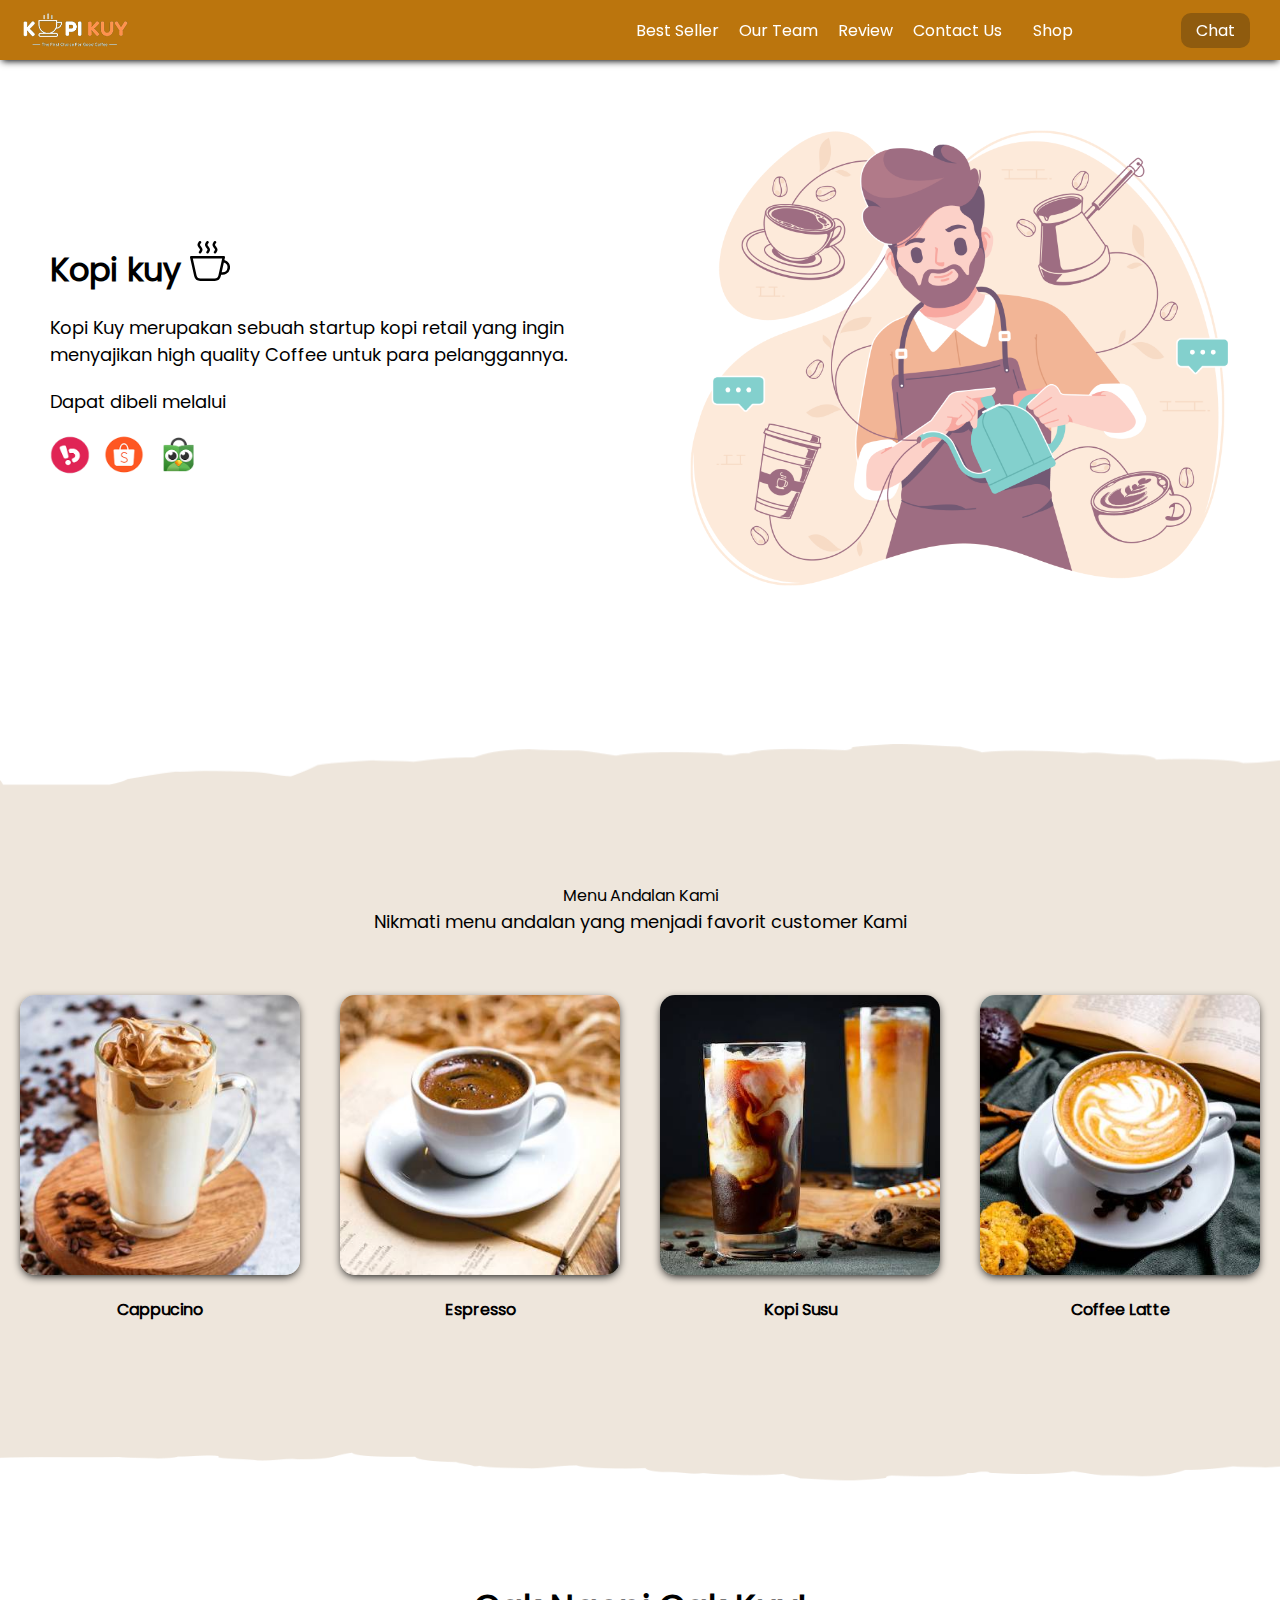
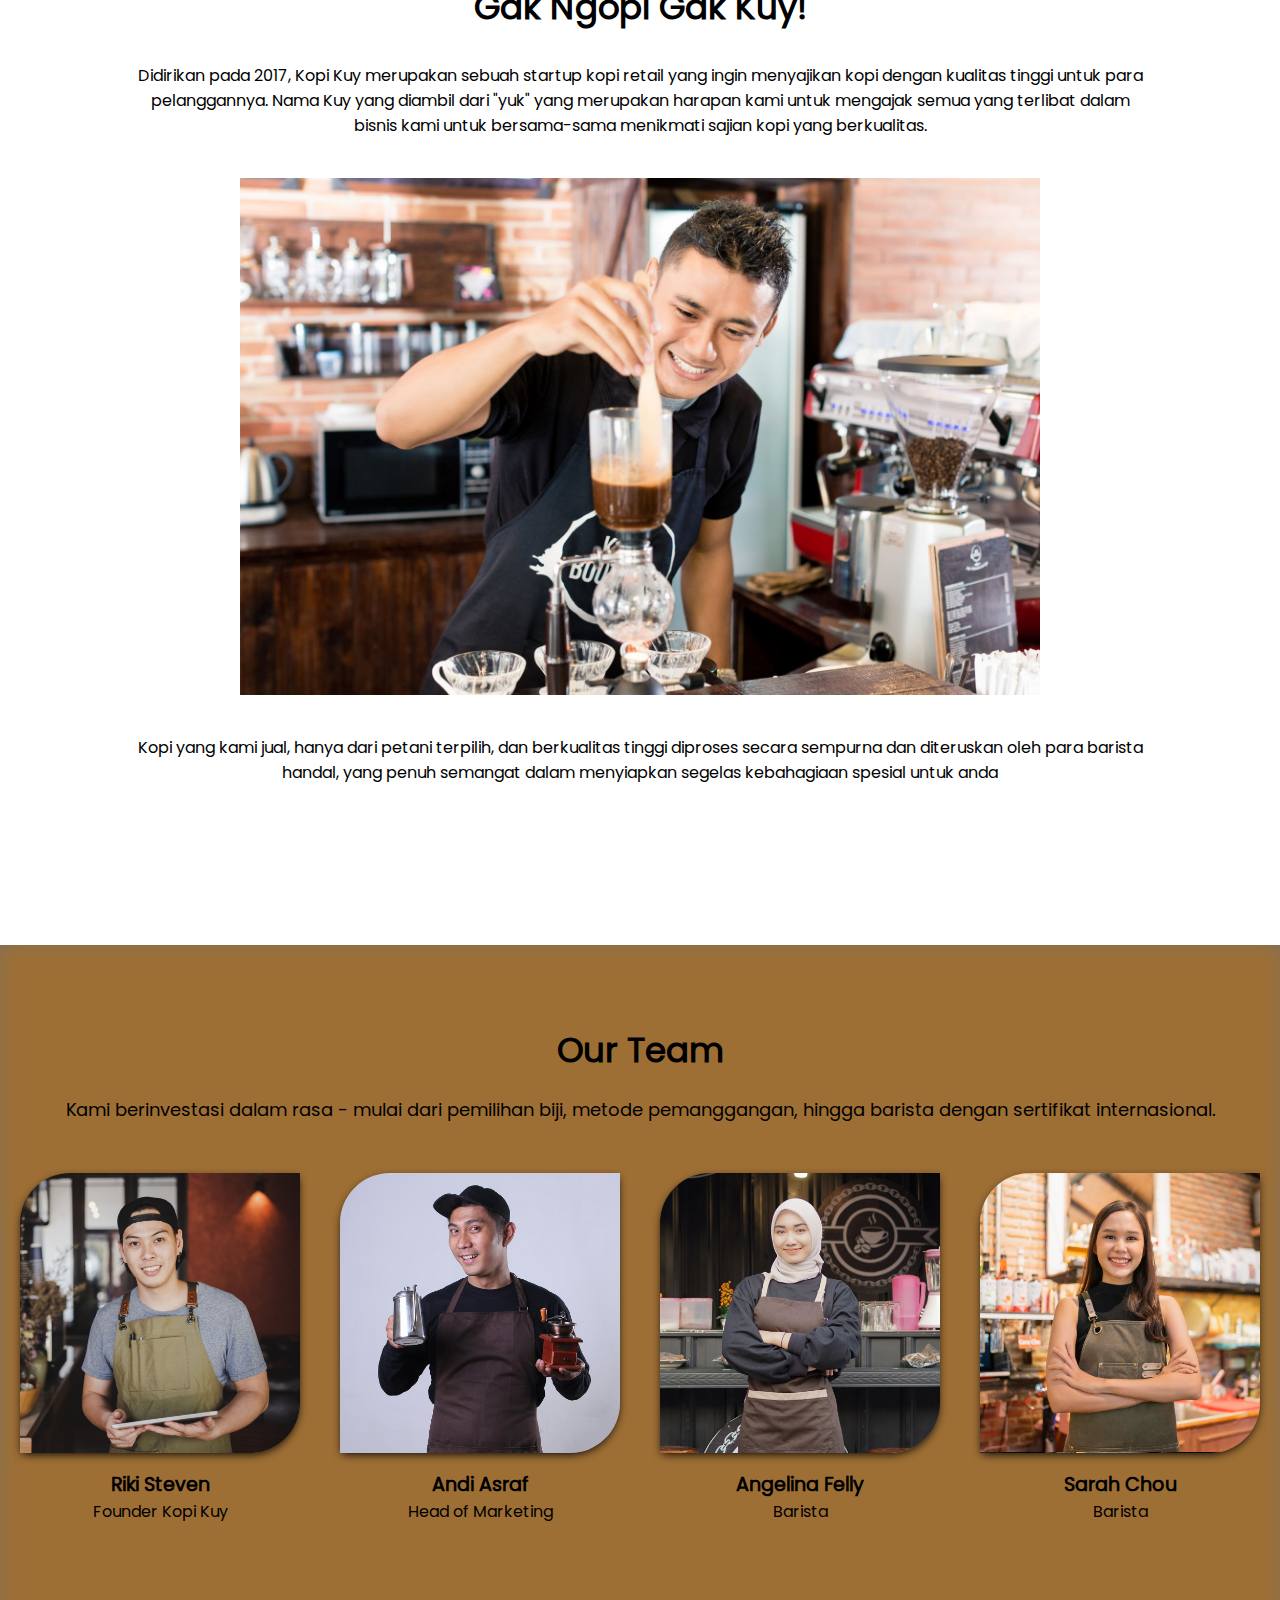
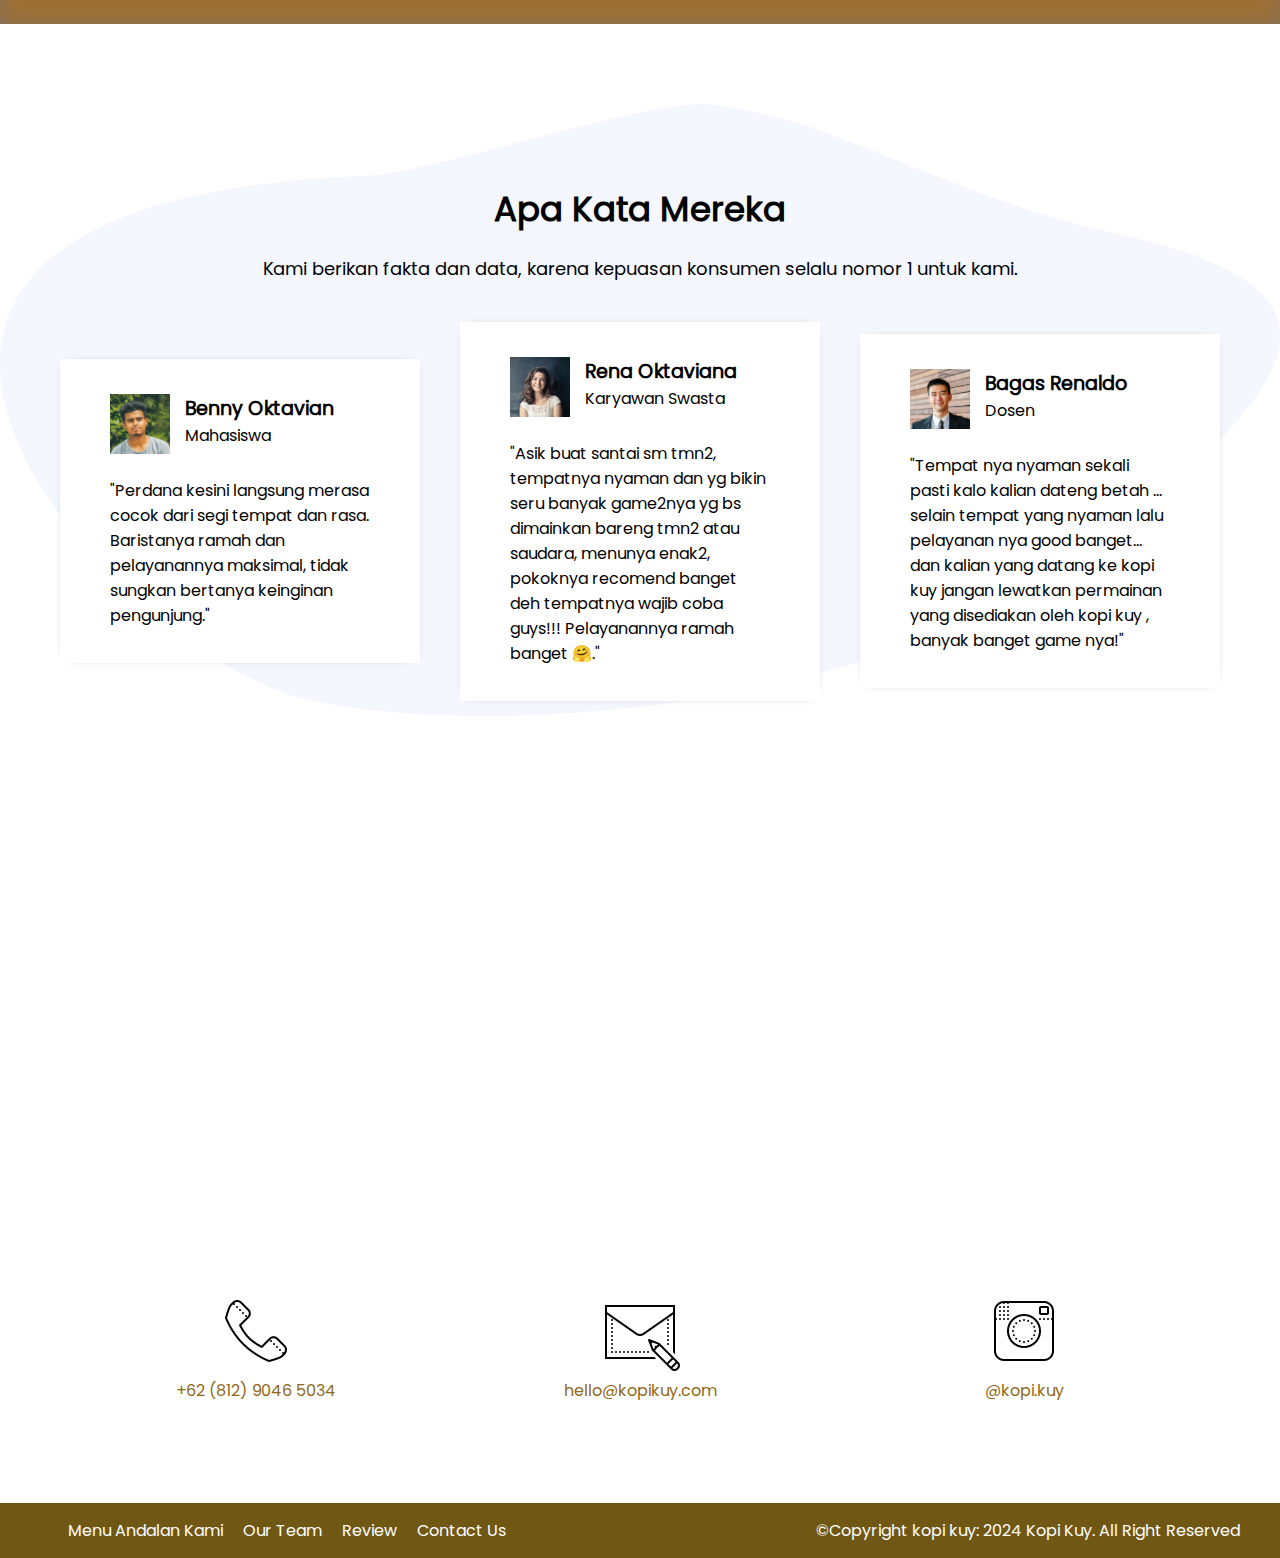
==== index.html @ 369664ce "first commit" ====
<!DOCTYPE html>
<html lang="id">

<head>
    <meta charset="UTF-8">
    <meta http-equiv="X-UA-Compatible" content="IE=edge">
    <meta name="viewport" content="width=device-width, initial-scale=1.0">
    <link rel="shortcut icon" href="images/favicon.ico" type="image/x-icon">
    <title>Website Kopi Kuy</title>
    <link rel="stylesheet" href="css/style.css">
</head>

<body>
    <nav>
        <img class="logo" src="images/logo/logo_kuy.png">
        <div class="navigasi">
            <a href="#best-seller">Best Seller</a>
            <a href="#our-team">Our Team</a>
            <a href="#review">Review</a>
            <a href="#contact-us">Contact Us</a>
        </div>
        <a class="shop" href="produk.html">Shop</a>
        <a class="chat" href="https://wa.me/628123456?text=Saya ingin bertanya" target="_blank">Chat</a>
    </nav>

    <!--Tulis kode header mulai di baris 28-->

    <header>
        <div class="kiri">
            <h1>
                Kopi kuy
                <img src="images/icon/icon_kopi.svg" alt="">
            </h1>
            <p>
                Kopi Kuy merupakan sebuah startup kopi retail yang ingin menyajikan high quality Coffee untuk para
                pelanggannya.
            </p>
            <p>
                Dapat dibeli melalui
            </p>
            <div class="olshop">
                <img src="images/logo/logo_bukalapak.png" alt="">
                <img src="images/logo/logo_shopee.png" alt="">
                <img src="images/logo/logo_tokopedia.png" alt="">
            </div>
        </div>
        <div class="kanan">
            <img src="images/header/header6.png" alt="">
        </div>
    </header>

    <section class="best-seller" id="best-seller">
        Menu Andalan Kami
        <p>
            Nikmati menu andalan yang menjadi favorit customer Kami
        </p>
        <div class="produk">
            <img src="images/produk/product_capuchino.jpg" alt="">
            <p>
                Cappucino
            </p>
        </div>
        <div class="produk">
            <img src="images/produk/product_espresso.jpg" alt="">
            <p>
                Espresso
            </p>
        </div>
        <div class="produk">
            <img src="images/produk/product_kopi_susu.jpg" alt="">
            <p>
                Kopi Susu
            </p>
        </div>
        <div class="produk">
            <img src="images/produk/product_latte.jpg" alt="">
            <p>
                Coffee Latte
            </p>
        </div>
    </section>
</body>

<section class="about-us" id="about-us">
    <h2>
        Gak Ngopi Gak Kuy!
    </h2>
    <p>
        Didirikan pada 2017, Kopi Kuy merupakan sebuah startup kopi retail
        yang ingin menyajikan kopi dengan kualitas tinggi untuk para pelanggannya.
        Nama Kuy yang diambil dari "yuk" yang merupakan harapan kami untuk mengajak semua
        yang terlibat dalam bisnis kami untuk bersama-sama menikmati sajian kopi yang berkualitas.
    </p>
    <img src="images/about-us/meracik kopi.jpg" alt="">
    <p>
        Kopi yang kami jual, hanya dari petani terpilih, dan berkualitas tinggi diproses
        secara sempurna dan diteruskan oleh para barista handal, yang penuh semangat
        dalam menyiapkan segelas kebahagiaan spesial untuk anda
    </p>
</section>

<section class="our-team" id="our-team">
    <h2>
        Our Team
    </h2>
    <p>
        Kami berinvestasi dalam rasa - mulai dari pemilihan biji, metode pemanggangan,
        hingga barista dengan sertifikat internasional.
    </p>
    <div class="team">
        <img src="images/team/team1.jpg" alt="">
        <h3>
            Riki Steven
        </h3>
        <p>
            Founder Kopi Kuy
        </p>
    </div>
    <div class="team">
        <img src="images/team/team2.jpg" alt="">
        <h3>
            Andi Asraf
        </h3>
        <p>
            Head of Marketing
        </p>
    </div>
    <div class="team">
        <img src="images/team/team3.jpg" alt="">
        <h3>
            Angelina Felly
        </h3>
        <p>
            Barista
        </p>
    </div>
    <div class="team">
        <img src="images/team/team4.jpg" alt="">
        <h3>
            Sarah Chou
        </h3>
        <p>
            Barista
        </p>
    </div>
</section>

<section class="review" id="review">
    <h2>
        Apa Kata Mereka
    </h2>
    <p>
        Kami berikan fakta dan data, karena kepuasan konsumen selalu nomor 1 untuk kami.
    </p>
    <div class="testimoni">
        <img src="images/customer/customer1.jpg" alt="">
        <div class="profile">
            <h3>
                Benny Oktavian
            </h3>
            <p>
                Mahasiswa
            </p>
        </div>
        <p>
            "Perdana kesini langsung merasa cocok dari segi tempat dan rasa.
            Baristanya ramah dan pelayanannya maksimal, tidak sungkan bertanya keinginan pengunjung."
        </p>
    </div>
    <div class="testimoni">
        <img src="images/customer/customer2.jpg" alt="">
        <div class="profile">
            <h3>
                Rena Oktaviana
            </h3>
            <p>
                Karyawan Swasta
            </p>
        </div>
        <p>
            "Asik buat santai sm tmn2, tempatnya nyaman dan yg bikin seru banyak game2nya
            yg bs dimainkan bareng tmn2 atau saudara, menunya enak2, pokoknya recomend
            banget deh tempatnya wajib coba guys!!! Pelayanannya ramah banget 🤗."
        </p>
    </div>
    <div class="testimoni">
        <img src="images/customer/customer3.jpg" alt="">
        <div class="profile">
            <h3>
                Bagas Renaldo
            </h3>
            <p>
                Dosen
            </p>
        </div>
        <p>
            "Tempat nya nyaman sekali pasti kalo kalian dateng betah ...
            selain tempat yang nyaman lalu pelayanan nya good banget...
            dan kalian yang datang ke kopi kuy jangan lewatkan permainan yang disediakan
            oleh kopi kuy , banyak banget game nya!"
        </p>
    </div>
</section>

<section class="contact-us" id="contact-us">
    <iframe
        src="https://www.google.com/maps/embed?pb=!1m14!1m8!1m3!1d7932.741866032694!2d106.668581!3d-6.214715!3m2!1i1024!2i768!4f13.1!3m3!1m2!1s0x2e69f9912c7f297b%3A0xe5a3a671dae861ab!2sKopi%20kuy!5e0!3m2!1sid!2sid!4v1680617229460!5m2!1sid!2sid"
        allowfullscreen="" loading="lazy" referrerpolicy="no-referrer-when-downgrade"></iframe>
    <div class="kontak">
        <img src="images/icon/icon_phone.png" alt="">
        <p>
            +62 (812) 9046 5034
        </p>
    </div>
    <div class="kontak">
        <img src="images/icon/icon_mail.png" alt="">
        <p>
            hello@kopikuy.com
        </p>
    </div>
    <div class="kontak">
        <img src="images/icon/icon_instagram.png" alt="">
        <p>
            @kopi.kuy
        </p>
    </div>
</section>

<footer>
    <div class="navigasi">
        <a href="#best-seller"> Menu Andalan Kami</a>
        <a href="#our-team">Our Team</a>
        <a href="#review">Review</a>
        <a href="contact-us">Contact Us</a>
    </div>
    <p>
        &copy;Copyright kopi kuy: 2024 Kopi Kuy. All Right Reserved
    </p>
</footer>

</html>
---- css/style.css ----
/* Kode * di bawah ini untuk mereset tampilan setiap web browser supaya seragam */

* {
   box-sizing: border-box;
   margin: 0;
   padding: 0;
}

html {
   /* scroll-behavior: smooth agar scroll ketika klik pada navigasi menjadi halus */
   scroll-behavior: smooth;
}

/* 
Kode di bawah ini untuk mengatur nav sampai footer agar memiliki tampilan flexibel
selengkapnya akan di bahas di hari ke 3
*/

nav,
header,
section,
footer {
   /* 
      display: flex memiliki pengaturan yang dapat mengatur agar elemen
      di dalamnya memiliki ukuran yang fleksibel
      digunakan saat ada elemen yang isinya lebih dari satu kolom
   */
   display: flex;
   /* 
      align-items: center mengatur elemen di dalamnya rata tengah vertikal
   */
   align-items: center;

   /* 
      justify-content: center mengatur elemen di dalamnya rata tengah horizontal
   */
   justify-content: center;

   /* 
      flex-wrap: wrap mengatur agar jika lebar elemen berlebih, maka elemen
      akan otomatis diletakan di baris baru (tidak dipaksakan di satu baris)
   */
   flex-wrap: wrap;
}



/* 
Kode @font-face untuk menginstall font ke dalam Website 
src adalah untuk lokasi fontnya, font dapat di cari di website https://fonts.google.com/
dengan memberi nama family, maka kita mendaftarkan font tersebut ke dalam website
*/

@font-face {
   src: url(../fonts/poppins.woff2);
   font-family: 'Poppins';
}

body {
   /* 
   mendaftarkan semua teks pada body menjadi family Poppins 
   kenapa pada body? karena elemen body membungkus semua elemen dari nav section sampai footer
   */
   font-family: 'Poppins';
}

/*
Misalnya ada font dari google yang bernama Irish Grover yang berada di:
https://fonts.gstatic.com/s/irishgrover/v23/buExpoi6YtLz2QW7LA4flVgv__RP.woff2

maka bisa coba copy kode berikut untuk menginstall font tadi:

@font-face {
  font-family: 'Irish Grover';
  font-style: normal;
  font-weight: 400;
  src: url(https://fonts.gstatic.com/s/irishgrover/v23/buExpoi6YtLz2QW7LA4flVgv__RP.woff2) format('woff2');
}

Jika kode di atas sudah di copy
Nanti pada element yang ingin menggunakan font Irish Grover Tadi, tinggal diganti font-familynya
misal mau mengganti h1 dan h2 maka kodenya sebagai berikut:

h1,h2 {
   font-family: 'Irish Grover';
}

*/


a {
   /* menghilangkan garis bawah pada link */
   text-decoration: none;

   /* 
   color: adalah untuk mengganti warna tulisan.
   color:unset digunakan pada a untuk menghilangkan warna bawaan pada link (biasanya warna biru) 
   */
   color: unset;
}

h2 {
   /* mengatur ukuran huruf ke 34 pixel */
   font-size: 34px;
}

h3 {
   /* mengatur ukuran huruf ke 1.2rem */
   font-size: 1.2rem;
}

h1,
h2,
h3 {
   /* mengatur tebal huruf bisa bold, normal*/
   font-weight: bold;
}

img {
   /* 
      kode max-width artinya lebar maksimal
      mengatur agar semua elemen img memiliki lebar maksimal 100% agar
      besar gambar tidak melebihi layar ataupun elemen pembungkus
   */
   max-width: 100%;
}

/* Navigasi */

nav {
   /* 
   background-color mengatur warna latar belakang 
   untuk pengguna hp, pergantian warna tidak bisa seperti vs code
   hanya dapat menggunakan warna bahasa inggris seperti: red, green, brown, purple dsb
   untuk pengguna vscode silahkan arahkan mouse ke kotak warna di bawah
   untuk mengganti warna sesuai keinginan
   */
   background-color: #bb750d;

   /* box-shadow membuat efek bayangan */
   box-shadow: 0 3px 7px -2px #000;

   /* width mengatur lebar elemen. 100% agar lebarnya full dari kiri sampai kanan layar */
   width: 100%;

   /* 
   padding digunakan untuk memberi jarak ke dalam. 
   efeknya bila digunakan pada elemen yang memiliki warna latar akan membuat elemen tersebut 'gemuk'
   padding-top artinya jarak ke atas, nilai padding dapat berupa
   padding-top, padding-bottom, padding-left, padding-right
   */
   padding-top: 10px;
   padding-bottom: 10px;

   /* 
   position mengatur posisi elemen, position:fixed supaya elemen nav akan ikut menempel di atas layar
   saat kita scroll ke bawah. Jika ingin navigasi gak nempel, bisa menggunakan position:static;
   */
   position: fixed;

   /* Nilai z-index semakin besar, maka elemen akan semakin di depan */
   z-index: 500;
}

img.logo {
   /* height mengatur tinggi elemen */
   height: 40px;
   /* penjelasan margin mirip dengan padding, fungsinya untuk memberi jarak pada elemen */
   margin-left: 20px;
}

div.navigasi {
   margin-left: auto;
   margin-right: 15px;
}

nav a {
   color: #fff;
   padding-left: 8px;
   padding-right: 8px;
}

a.shop {
   margin-right: 100px;
}

a.chat {
   margin-right: 30px;
   background-color: rgb(143, 91, 14);
   color: #fff;
   padding-top: 5px;
   padding-right: 15px;
   padding-bottom: 5px;
   padding-left: 15px;
   border-radius: 10px;
}


/* 
   PERHATIKAN bahwa dalam mengatur elemen, nama elemen langsung ditulis
   sedangkan untuk mengatur class, dibutuhkan tanda titik (.) terlebih dulu
   img {} berarti seluruh elemen dengan tag img (<img src="....">), 
   sedangkan .img artinya hanya elemen dengan class img (<img class="img" src="...">) 
*/


/* HEADER */


header,
section {
   /*
    padding mengatur jarak ke dalam
    pada padding dan margin ditambahkan top / right / bottom / top 
    untuk mengatur jarak masing-masing 
   */
   padding-top: 80px;
   padding-bottom: 80px;

   /* margin mengatur jarak ke luar */
   margin-bottom: 80px;
}

/* penulisan CSS dapat digabung dengan beberapa elemen */
header div.kiri,
header div.kanan {
   /* width mengatur lebar elemen. 50% artinya setengah ukuran elemen pembungkus */
   width: 50%;
   padding: 50px;
}

header h1 {
   margin-bottom: 20px;
}

header p {
   /* font-size digunakan untuk mengatur ukuran huruf */
   font-size: 18px;
   margin-bottom: 20px;
}

div.olshop img {
   width: 40px;
   /* aspect-ratio:1 agar tinggi menyesuaikan width */
   aspect-ratio: 1;
   margin-right: 10px;
}

/* Best Seller */

section.best-seller {
   position: relative;

   /* background-color mengatur warna latar belakang elemen */
   background-color: #EEE6DC;

   /* text-align mengatur rata tulisan, bisa bernilai: left, right, center, justify */
   text-align: center;
}

/* 
terkait position, after, dan before memerlukan pemahaman mendalam
terkait layout pada CSS untuk dapat memahami secara penuh 
*/

section.best-seller::before,
section.best-seller::after {
   position: absolute;
   content: "";
   width: 100%;
   height: 76px;

   /* background-image untuk menambahkan gambar sebagai background */
   background-image: url(../images/background/garis-atas.png);

   /*background-size agar gambar latar menyesuaikan tinggi / lebar elemen */
   background-size: cover;

   top: -60px;
   left: 0;
}

section.best-seller::after {
   height: 60px;
   background-image: url(../images/background/garis-bawah.png);
   top: unset;
   bottom: -60px;
}

section.best-seller h2 {
   margin-bottom: 20px;
   width: 100%;
}

/* 
Penulisan section.best-seller > p berarti mengatur elemen p yang langsung
di bungkus oleh elemen <section class="best-seller">
aturan ini tidak berlaku untuk elemen <p> yang ada di dalam <div class="produk">
*/

section.best-seller>p {
   font-size: 18px;
   margin-bottom: 40px;
   width: 100%;
}

div.produk {
   /* 
      Penulisan padding dan margin seperti padding:20px ini penulisan singkat 
      yang berarti top, right, bottom, left nilainya sama, yaitu 20px 
   */
   padding: 20px;
   width: 25%;
}

div.produk img {
   /* transition membuat animasi transisi dari perubahan style, 0.3s berarti 0.3 detik */
   transition: all 0.3s ease;

   /* border-radius  Membuat sudut membulat */
   border-radius: 15px;

   /* box-shadow membuat efek bayangan */
   box-shadow: 0 3px 10px -2px #000;
}

/*

kode div.produk img:hover akan dijalankan saat mouse ada di atas elemen <img> yang ada
di dalam <div class="produk"> 
karena ada efek transition pada div.produk img 
maka akan menghasilkan efek animasi yang smooth

*/
div.produk img:hover {

   /* membuat transformasi, bisa berupa scale(1.05), rotate(180deg), translateY(-50px), dsb */
   transform: scale(0.9);
   border-radius: 50%;
}

div.produk p {
   margin-top: 15px;
   font-weight: bold;
}



/* About US */

section.about-us {
   /* max-width: 80%; mengatur lebar maksimal elemen tidak boleh melebihi 80% layar */
   max-width: 80%;

   /* margin-left dan margin-right auto akan membuat posisi elemen berada di tengah */
   margin-left: auto;
   margin-right: auto;
   text-align: center;
}

section.about-us h2 {
   margin-bottom: 30px;
   width: 100%;
}

section.about-us img {
   /* 
      Penulisan width: 800px dan max-width: 100% mengatur agar
      elemen memiliki lebar 800px namun tidak boleh melebihi 100% ukuran layar
   */
   width: 800px;
   max-width: 100%;
   margin: auto;
}

/*
section.about-us p:nth-child(2) berarti mengatur elemen ke 2 dengan jenis <p>
yang ada di dalam <section class="about-us">
*/

section.about-us p:nth-child(2) {
   margin-bottom: 40px;
}

section.about-us p:nth-child(4) {
   margin-top: 40px;
}


/* OUR TEAM */

section.our-team {
   background-color: #9e6f35;
   box-shadow: inset 0px 0px 23px -6px #707070;
   text-align: center;
}

section.our-team h2 {
   margin-bottom: 20px;
   width: 100%;
}

section.our-team>p {
   margin-bottom: 30px;
   font-size: 18px;
   width: 800px;
   max-width: 90%;
   margin-left: auto;
   margin-right: auto;
   width: 100%;
}

div.team {
   width: 25%;
   padding: 20px;
}

div.team img {
   width: 100%;
   aspect-ratio: 1/1;
   object-fit: cover;
   box-shadow: 0 3px 10px -2px #000;
   border-radius: 50px 0px 50px 0px;
   margin-bottom: 10px;
}


/* REVIEW */

section.review {
   background-image: url(../images/background/bg-review.svg);
   /* 
      background-size: contain;
      membuat gambar latar belakang tidak terpotong
   */
   background-size: contain;

   /* 
      background-repeat: no-repeat;
      membuat gambar latar belakang tidak diulang (duplikat)
   */
   background-repeat: no-repeat;
   padding-left: 40px;
   padding-right: 40px;
   justify-content: space-around;
   /* align-items: stretch; membuat tinggi elemen di dalam .review .baris seragam */
   text-align: center;
}

section.review h2 {
   margin-bottom: 20px;
   width: 100%;
}

section.review>p {
   margin-bottom: 40px;
   font-size: 18px;
   width: 100%;
}

div.testimoni {
   width: 30%;
   display: flex;
   flex-wrap: wrap;
   padding: 35px 50px;
   box-shadow: 0px 0px 12px -10px #000;
   background-color: #fff;
}

div.testimoni img {
   width: 60px;
   height: 60px;
   margin-right: 15px;
   object-fit: cover;
}

div.profile {
   text-align: left;
   display: block;
   margin-bottom: 30px;
   width: calc(100% - 75px);
}

div.profile p {
   width: 100%;
   text-align: left;
}

div.testimoni>p {
   width: 100%;
   text-align: left;
}

*[data-from="tmp"]>* {
   position: relative;
}

*[data-from="tmp"]>*:nth-child(1):before {
   position: absolute;
   color: red;
   bottom: 40px;
   content: "prakerja";
   font-size: 13px;
   z-index: 10;
   text-decoration: line-through;
}

/* CONTACT US */
section.contact-us {
   margin-bottom: 20px;
}

section.contact-us iframe {
   width: 100%;
   height: 300px;
   border: 0;
}

div.kontak {
   width: 30%;
   /* color mengatur warna tulisan */
   color: rgb(143, 105, 22);
   text-align: center;
   margin-top: 50px;
}


/* FOOTER */

footer {
   background-color: #705814;
   padding-top: 15px;
   padding-bottom: 15px;
   color: #fff;
   padding-right: 40px;
   padding-left: 40px;
}

footer div.navigasi {
   margin-left: 20px;
   margin-right: auto;
}

footer div.navigasi a {
   padding: 8px;
}



/* UNTUK kode RESPONSIF hari ke 3 tulis DI BAWAH sini */

@media (max-width: 600px) {

   div.produk,
   div.team,
   div.kontak {
      width: 50%;
   }

   div.testimoni {
      width: 100%;
      margin-bottom: 16px;
   }

   header div.kiri,
   header div.kanan {
      width: 100%;
      text-align: center;
      padding: 20px;
   }

   .navigasi {
      display: none;
   }

   a.shop {
      margin-right: 10px;
      margin-left: auto;
   }

}

/* Kode CSS Selesai di sini */
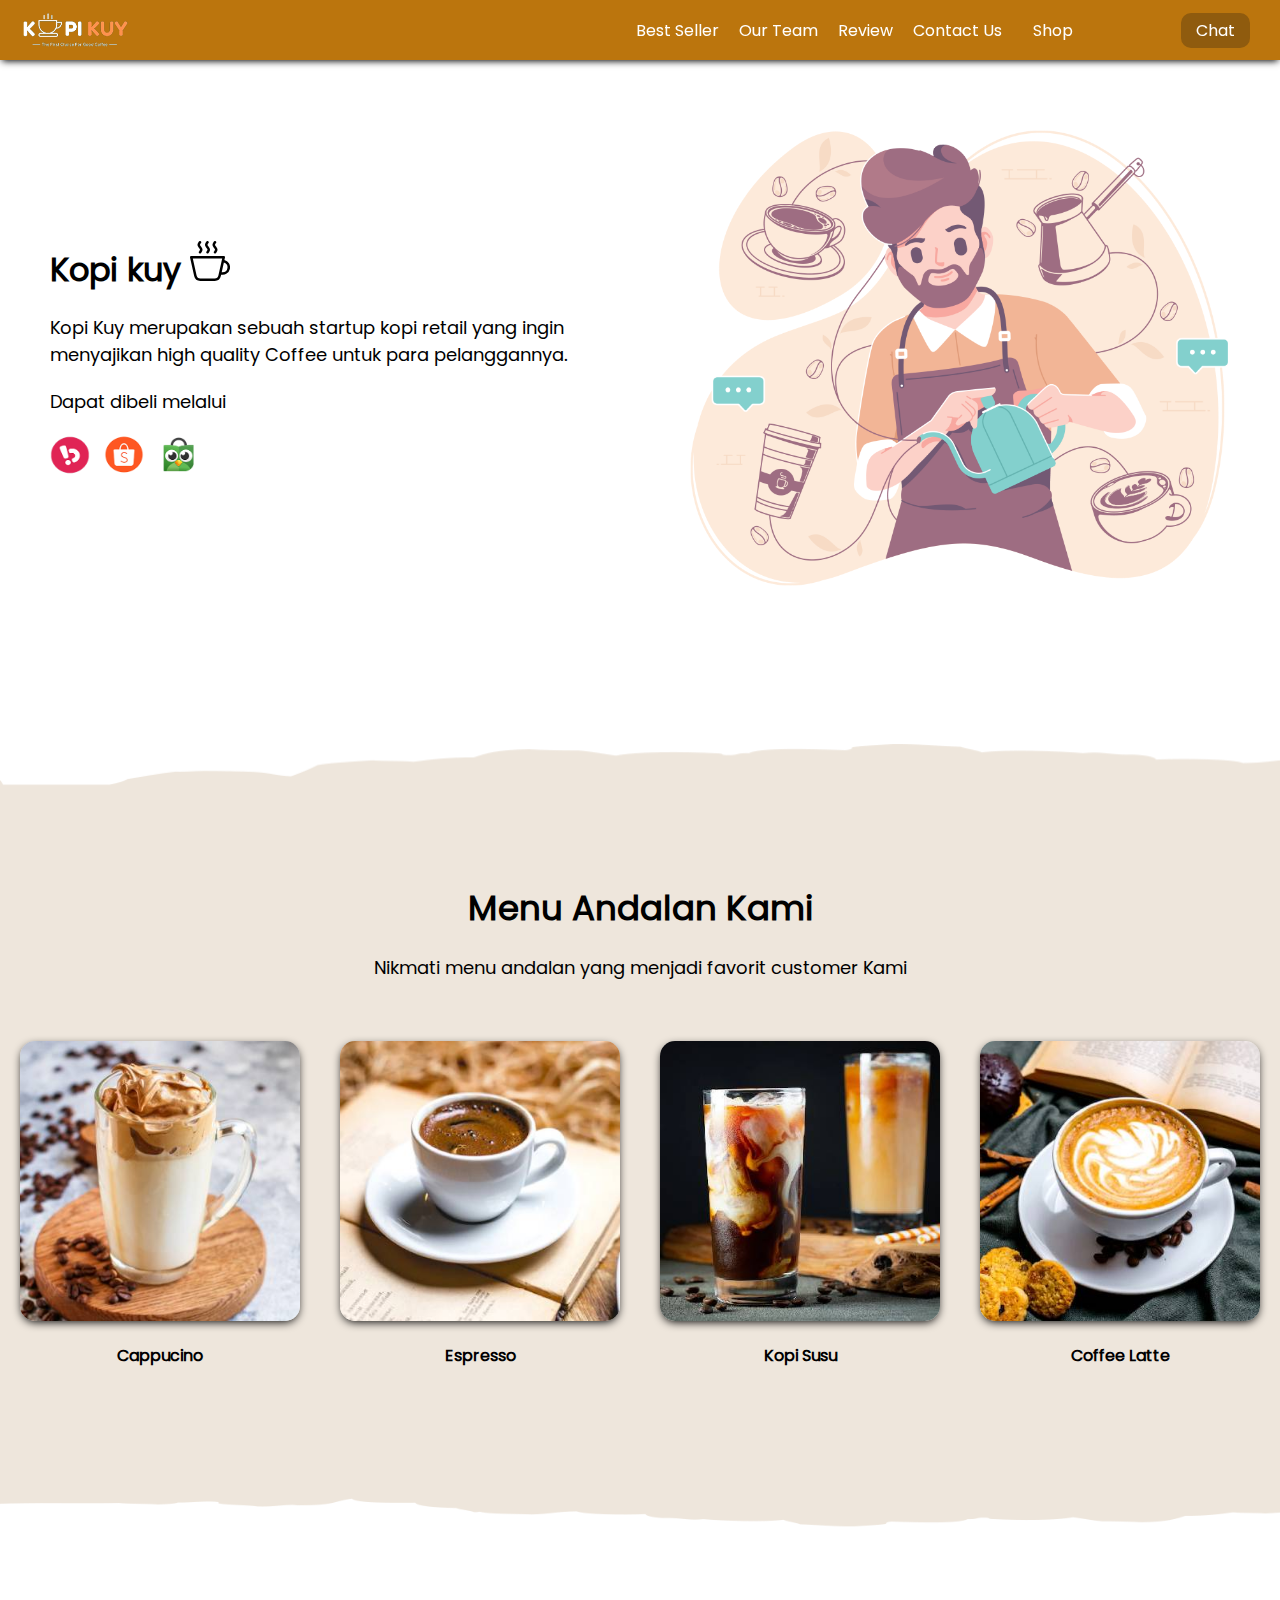
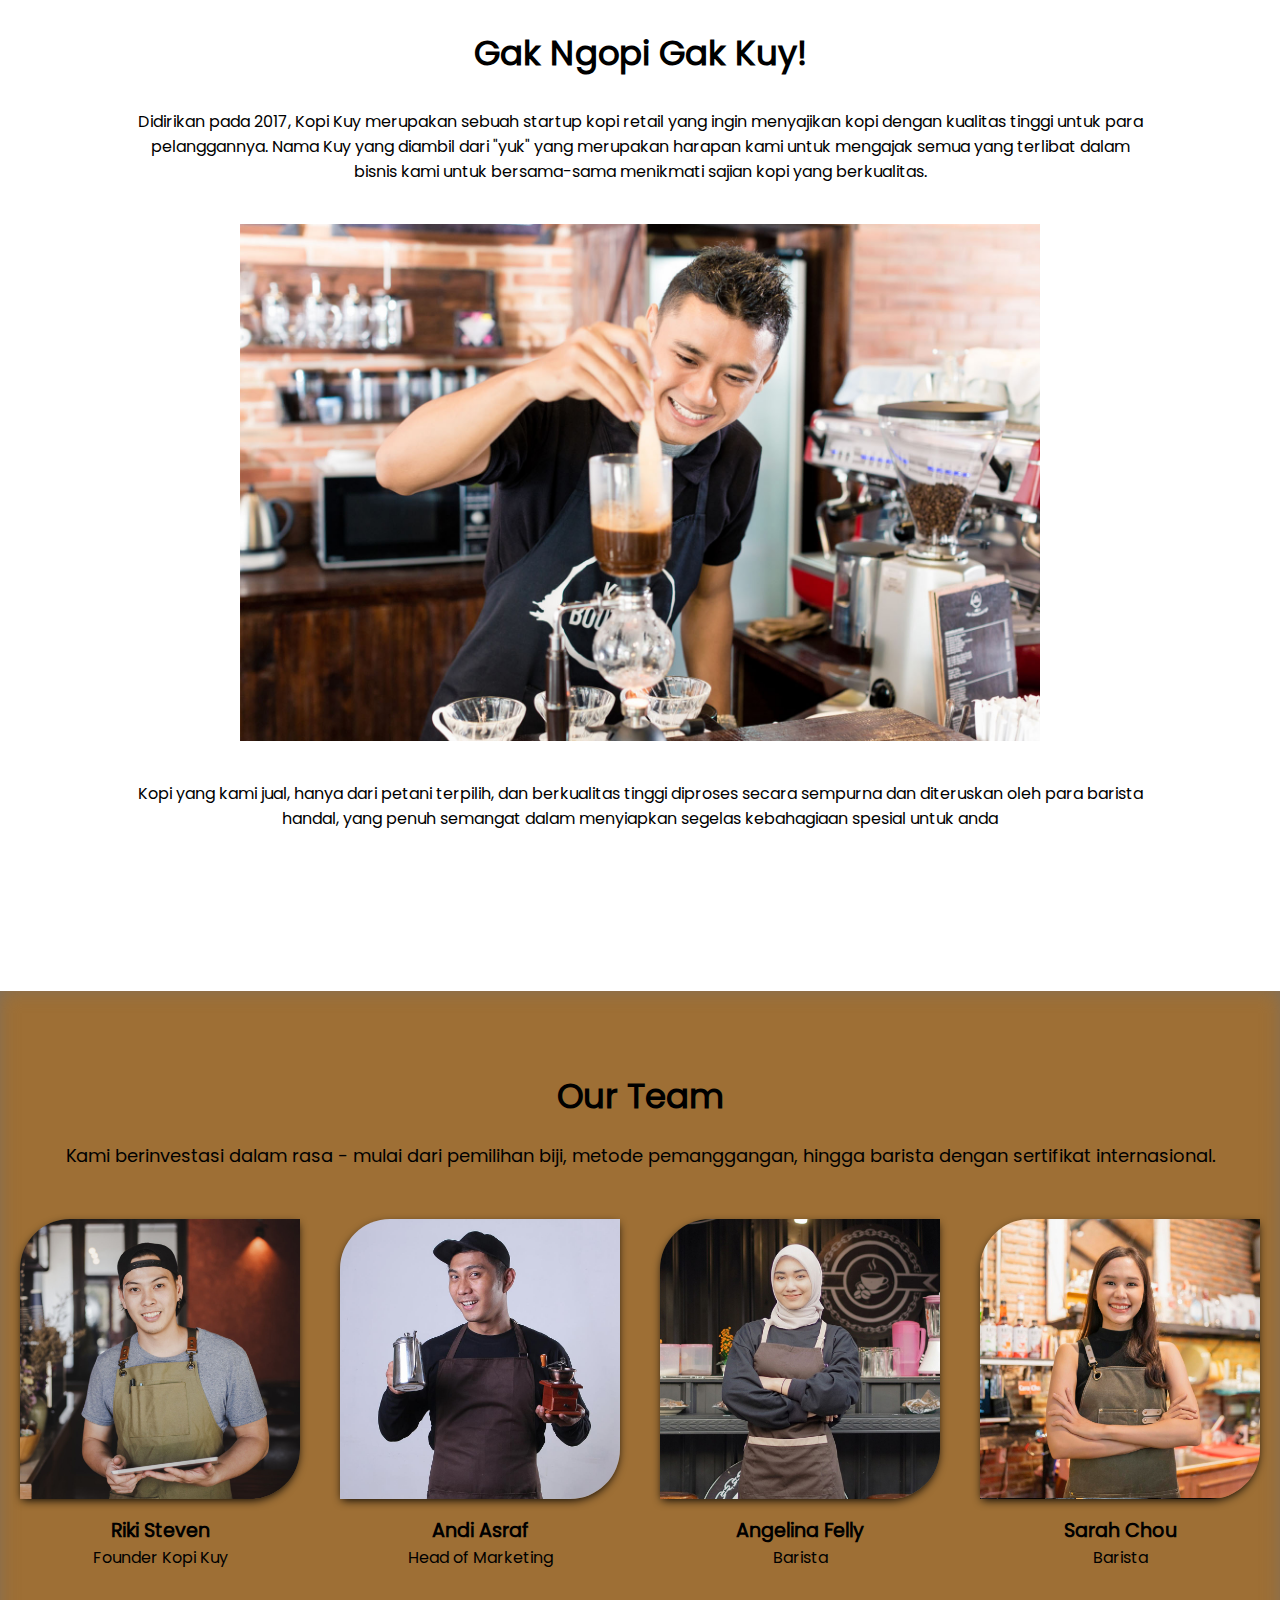
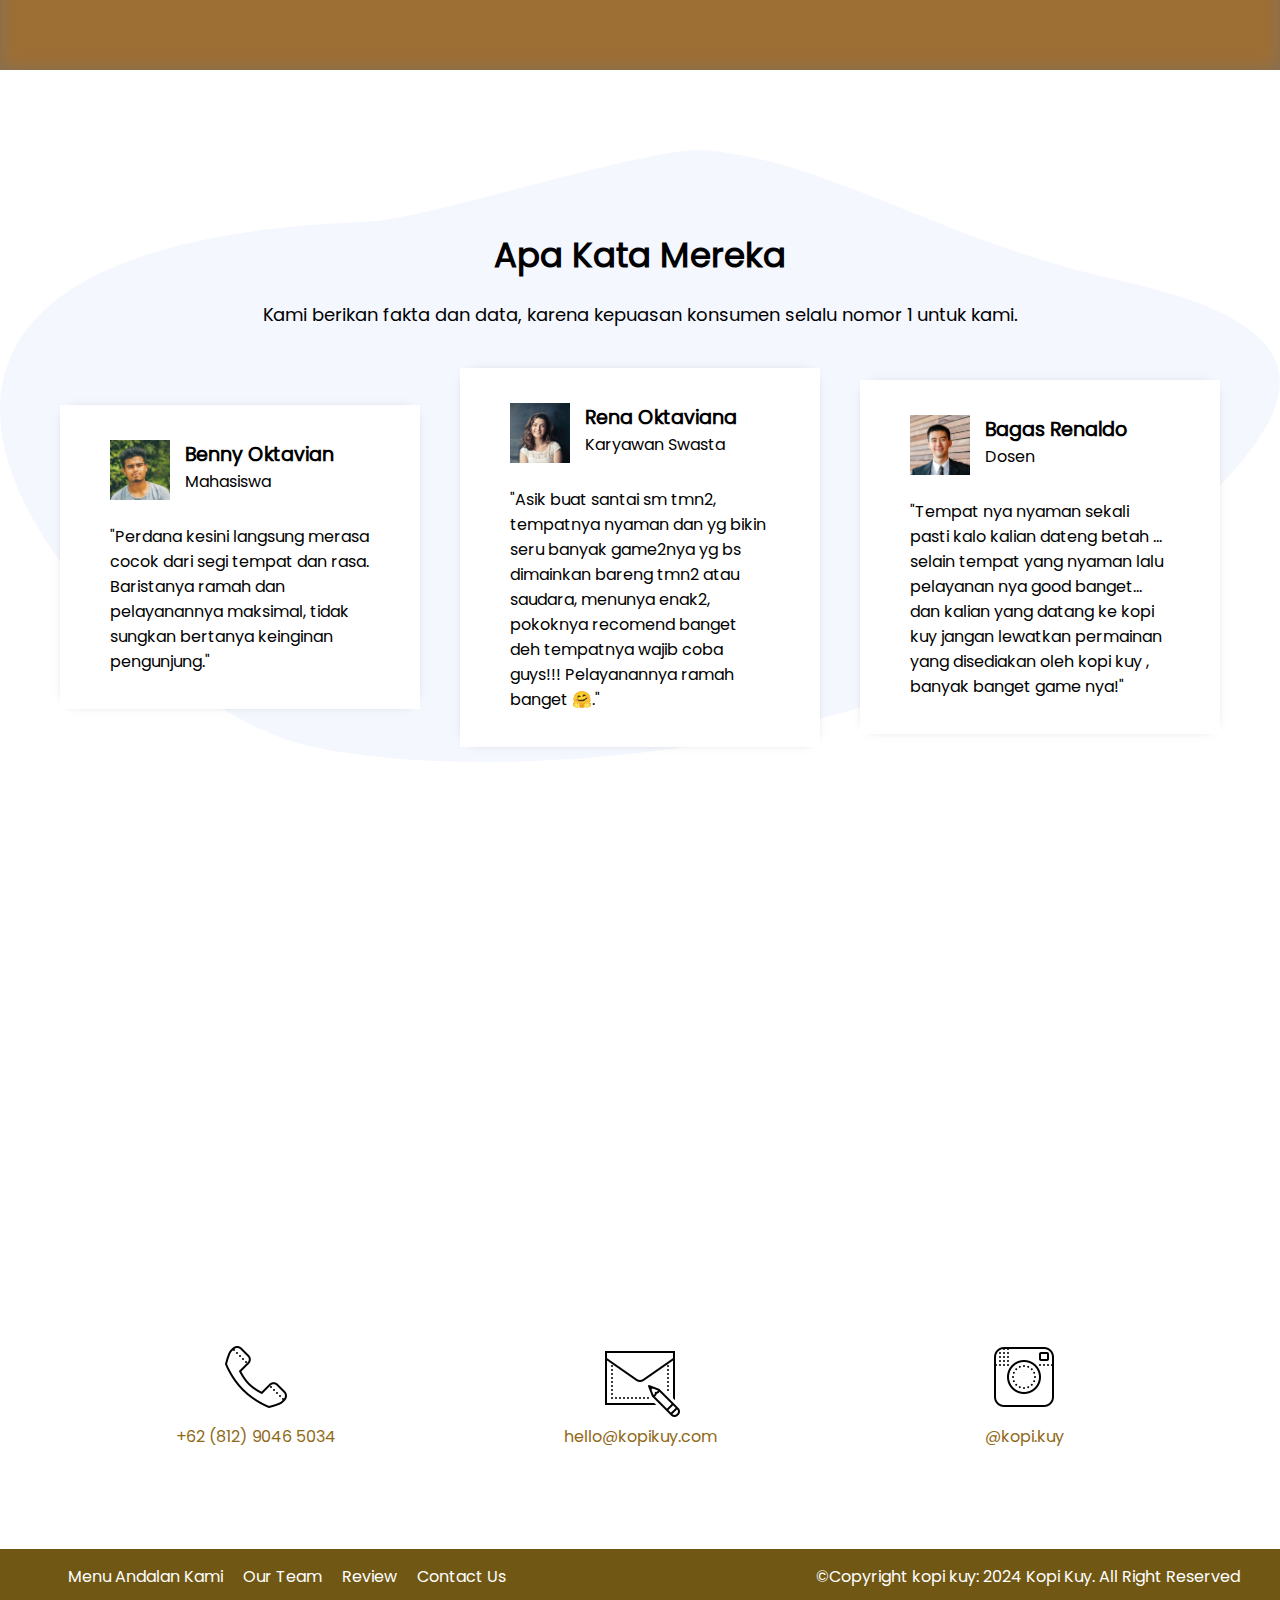
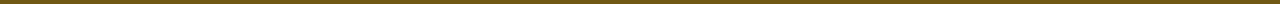
==== commit 7c5d6727: "Revisi 1" ====
--- a/index.html
+++ b/index.html
@@ -50,7 +50,9 @@
     </header>
 
     <section class="best-seller" id="best-seller">
-        Menu Andalan Kami
+        <h2>
+            Menu Andalan Kami
+        </h2>
         <p>
             Nikmati menu andalan yang menjadi favorit customer Kami
         </p>
